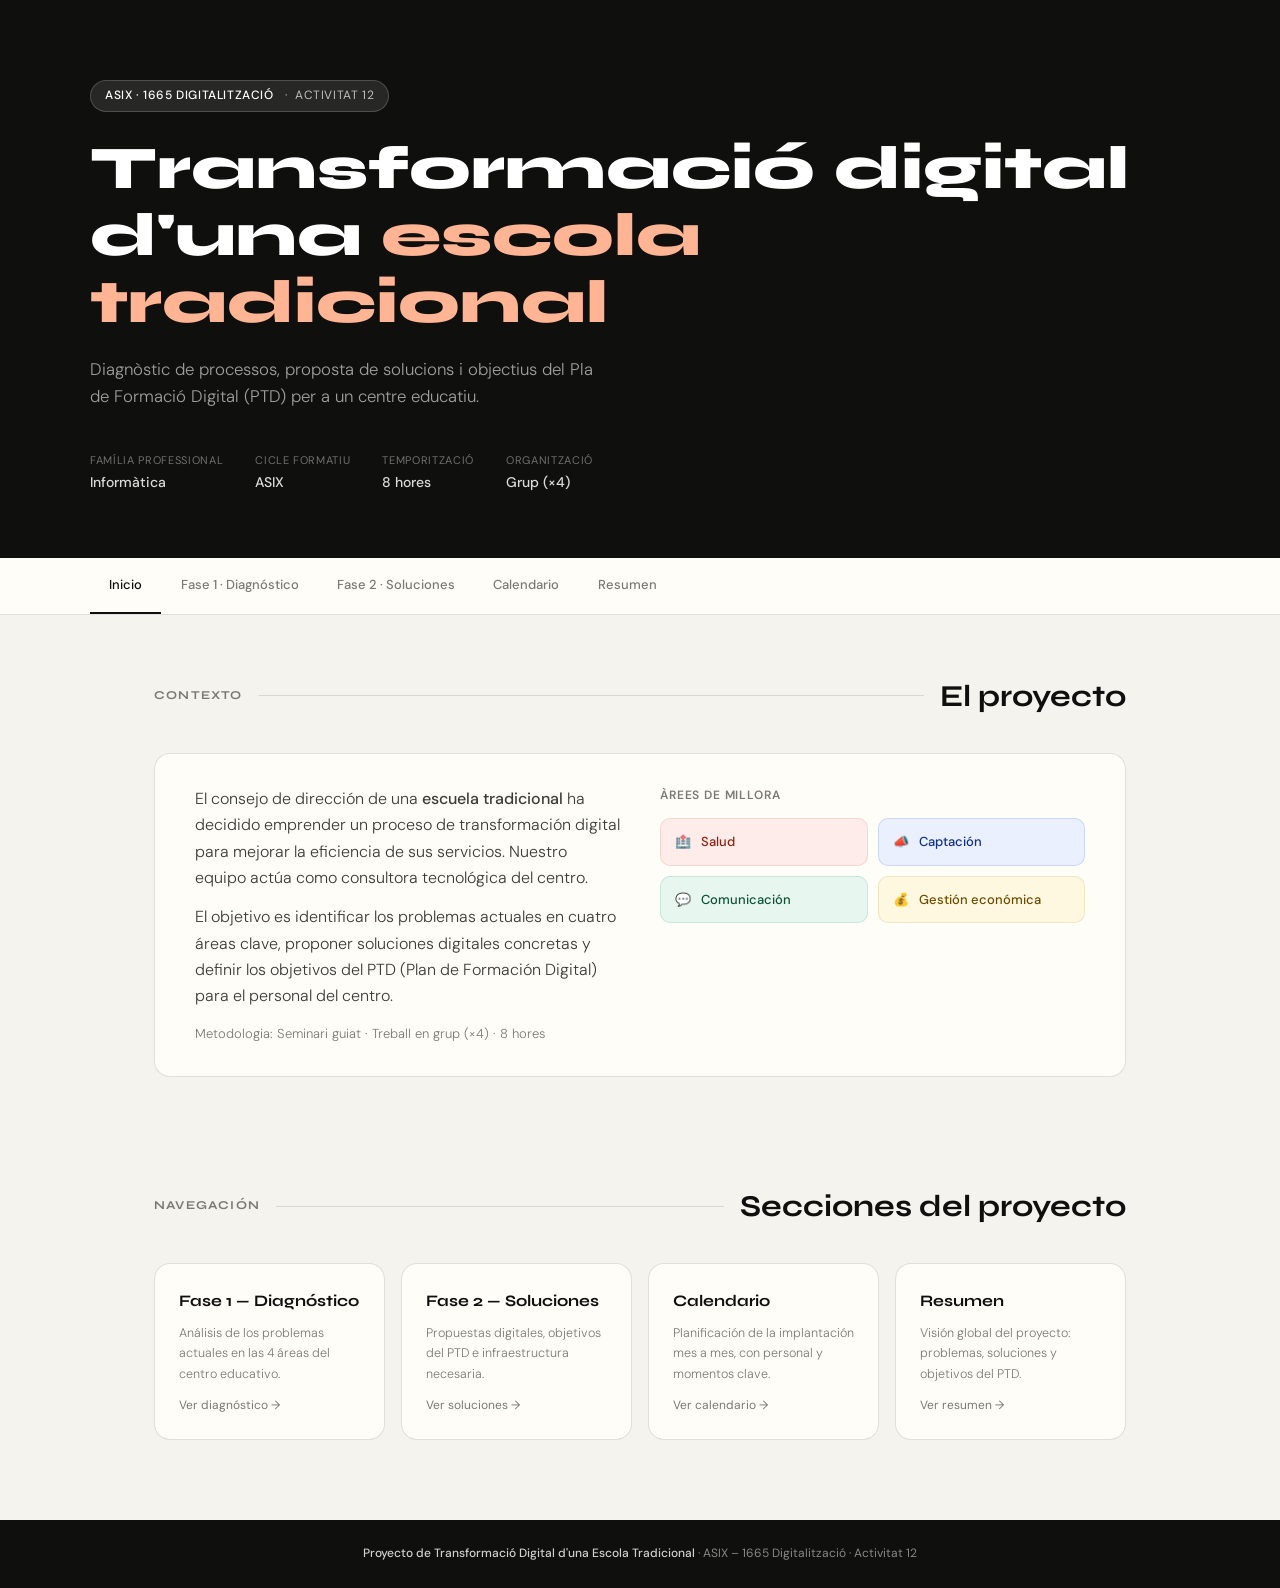
==== index.html @ b725bbfa "Index y CSS" ====
<!DOCTYPE html>
<html lang="es">
<head>
<meta charset="UTF-8">
<meta name="viewport" content="width=device-width, initial-scale=1.0">
<title>Transformación Digital — Escola Tradicional</title>
<link href="https://fonts.googleapis.com/css2?family=Syne:wght@400;600;700;800&family=DM+Sans:ital,wght@0,300;0,400;0,500;1,300&display=swap" rel="stylesheet">
<link rel="stylesheet" href="./css/styles.css">
</head>
<body>
 
<header>
  <div class="header-inner">
    <div>
      <div class="header-badge"><span>ASIX · 1665 Digitalització</span> &nbsp;·&nbsp; Activitat 12</div>
      <h1>Transformació digital<br>d'una <em>escola tradicional</em></h1>
      <p class="header-subtitle">Diagnòstic de processos, proposta de solucions i objectius del Pla de Formació Digital (PTD) per a un centre educatiu.</p>
      <div class="header-meta">
        <div class="meta-item"><span class="meta-label">Família professional</span><span class="meta-value">Informàtica</span></div>
        <div class="meta-item"><span class="meta-label">Cicle formatiu</span><span class="meta-value">ASIX</span></div>
        <div class="meta-item"><span class="meta-label">Temporització</span><span class="meta-value">8 hores</span></div>
        <div class="meta-item"><span class="meta-label">Organització</span><span class="meta-value">Grup (×4)</span></div>
      </div>
    </div>
  </div>
</header>
 
<nav>
  <div class="nav-inner">
    <a href="index.html" class="active">Inicio</a>
    <a href="diagnostico.html">Fase 1 · Diagnóstico</a>
    <a href="soluciones.html">Fase 2 · Soluciones</a>
    <a href="calendario.html">Calendario</a>
    <a href="resumen.html">Resumen</a>
  </div>
</nav>
 
<main>
 
  <div class="section-header">
    <span class="section-num">Contexto</span>
    <div class="section-line"></div>
    <h2>El proyecto</h2>
  </div>
 
  <div class="intro-block">
    <div class="intro-text">
      <p>El consejo de dirección de una <strong>escuela tradicional</strong> ha decidido emprender un proceso de transformación digital para mejorar la eficiencia de sus servicios. Nuestro equipo actúa como consultora tecnológica del centro.</p>
      <p>El objetivo es identificar los problemas actuales en cuatro áreas clave, proponer soluciones digitales concretas y definir los objetivos del PTD (Plan de Formación Digital) para el personal del centro.</p>
      <p style="margin-top:.8rem;font-size:13px;color:var(--ink3);font-weight:300;">Metodologia: Seminari guiat · Treball en grup (×4) · 8 hores</p>
    </div>
    <div>
      <p style="font-size:12px;text-transform:uppercase;letter-spacing:.07em;color:var(--ink3);margin-bottom:.8rem;font-weight:600;">Àrees de millora</p>
      <div class="areas-grid">
        <a class="area-chip red"   href="diagnostico.html#salud">       <span>🏥</span> Salud</a>
        <a class="area-chip blue"  href="diagnostico.html#captacion">   <span>📣</span> Captación</a>
        <a class="area-chip green" href="diagnostico.html#comunicacion"><span>💬</span> Comunicación</a>
        <a class="area-chip yell"  href="diagnostico.html#economia">    <span>💰</span> Gestión económica</a>
      </div>
    </div>
  </div>
 
  <div class="section-header">
    <span class="section-num">Navegación</span>
    <div class="section-line"></div>
    <h2>Secciones del proyecto</h2>
  </div>
 
  <div class="page-links">
    <a class="page-link" href="diagnostico.html">
      <span class="page-link-title">Fase 1 — Diagnóstico</span>
      <span class="page-link-desc">Análisis de los problemas actuales en las 4 áreas del centro educativo.</span>
      <span class="page-link-arrow">Ver diagnóstico →</span>
    </a>
    <a class="page-link" href="soluciones.html">
      <span class="page-link-title">Fase 2 — Soluciones</span>
      <span class="page-link-desc">Propuestas digitales, objetivos del PTD e infraestructura necesaria.</span>
      <span class="page-link-arrow">Ver soluciones →</span>
    </a>
    <a class="page-link" href="calendario.html">
      <span class="page-link-title">Calendario</span>
      <span class="page-link-desc">Planificación de la implantación mes a mes, con personal y momentos clave.</span>
      <span class="page-link-arrow">Ver calendario →</span>
    </a>
    <a class="page-link" href="resumen.html">
      <span class="page-link-title">Resumen</span>
      <span class="page-link-desc">Visión global del proyecto: problemas, soluciones y objetivos del PTD.</span>
      <span class="page-link-arrow">Ver resumen →</span>
    </a>
  </div>
 
</main>
 
<footer>
  <strong>Proyecto de Transformació Digital d'una Escola Tradicional</strong> · ASIX – 1665 Digitalització · Activitat 12
</footer>
 
</body>
</html>
---- css/styles.css ----
*, *::before, *::after { box-sizing: border-box; margin: 0; padding: 0; }
 
:root {
  --ink:    #0f0f0e;
  --ink2:   #3b3b38;
  --ink3:   #7a7a74;
  --bg:     #f5f3ee;
  --surface:#fffdf8;
  --accent: #d94f2b;
  --acc2:   #1a4fd6;
  --acc3:   #1b8c5e;
  --acc4:   #b07a0e;
  --border: rgba(15,15,14,0.12);
  --tag-r:  #fdecea; --tag-r-t: #922010;
  --tag-b:  #eaf0fd; --tag-b-t: #0f2f8a;
  --tag-g:  #e7f7f0; --tag-g-t: #0d5235;
  --tag-y:  #fef8e1; --tag-y-t: #6b4b00;
  --r:  10px;
  --rl: 16px;
}
 
html { scroll-behavior: smooth; }
 
body {
  font-family: 'DM Sans', sans-serif;
  background: var(--bg);
  color: var(--ink);
  font-size: 16px;
  line-height: 1.65;
}
 
/* ── TIPOGRAFÍA GLOBAL ── */
h2 {
  font-family: 'Syne', sans-serif;
  font-size: clamp(1.4rem, 3vw, 1.9rem);
  font-weight: 700;
  min-width: fit-content;
}
h3 {
  font-family: 'Syne', sans-serif;
  font-size: 1.1rem;
  font-weight: 700;
}
strong { font-weight: 500; }
 
/* ── HEADER ── */
header {
  background: var(--ink);
  color: #fff;
  padding: 0 clamp(1.5rem, 5vw, 6rem);
}
.header-inner {
  max-width: 1100px;
  margin: 0 auto;
  padding: 5rem 0 4rem;
  display: grid;
  grid-template-columns: 1fr auto;
  gap: 3rem;
  align-items: end;
}
.header-badge {
  display: inline-flex;
  align-items: center;
  gap: 8px;
  background: rgba(255,255,255,.1);
  border: 1px solid rgba(255,255,255,.18);
  border-radius: 100px;
  padding: 5px 14px;
  font-size: 12px;
  letter-spacing: .05em;
  text-transform: uppercase;
  color: rgba(255,255,255,.7);
  margin-bottom: 1.5rem;
  width: fit-content;
}
.header-badge span { color: #fff; font-weight: 500; }
h1 {
  font-family: 'Syne', sans-serif;
  font-size: clamp(2.2rem, 5vw, 3.8rem);
  font-weight: 800;
  line-height: 1.1;
  color: #fff;
}
h1 em { font-style: normal; color: #ffb494; }
.header-subtitle {
  margin-top: 1.2rem;
  font-size: 1.05rem;
  color: rgba(255,255,255,.6);
  max-width: 520px;
  font-weight: 300;
}
.header-meta {
  display: flex;
  gap: 2rem;
  margin-top: 2.5rem;
  flex-wrap: wrap;
}
.meta-item { display: flex; flex-direction: column; gap: 2px; }
.meta-label { font-size: 11px; text-transform: uppercase; letter-spacing: .06em; color: rgba(255,255,255,.4); }
.meta-value { font-size: 14px; color: rgba(255,255,255,.85); font-weight: 500; }
.header-deco {
  width: 200px; height: 200px;
  border: 1px solid rgba(255,255,255,.08);
  border-radius: 50%;
  display: flex; align-items: center; justify-content: center;
  flex-shrink: 0;
}
.header-deco-inner {
  width: 140px; height: 140px;
  border: 1px solid rgba(255,255,255,.12);
  border-radius: 50%;
  display: flex; align-items: center; justify-content: center;
  font-size: 4rem;
}
 
/* ── NAV ── */
nav {
  background: var(--surface);
  border-bottom: 1px solid var(--border);
  padding: 0 clamp(1.5rem, 5vw, 6rem);
  position: sticky;
  top: 0;
  z-index: 100;
}
.nav-inner {
  max-width: 1100px;
  margin: 0 auto;
  display: flex;
  overflow-x: auto;
}
.nav-inner a {
  text-decoration: none;
  color: var(--ink3);
  font-size: 13px;
  font-weight: 500;
  padding: 1rem 1.2rem;
  border-bottom: 2px solid transparent;
  white-space: nowrap;
  transition: color .2s, border-color .2s;
}
.nav-inner a:hover,
.nav-inner a.active { color: var(--ink); border-color: var(--ink); }
 
/* ── MAIN ── */
main {
  max-width: 1100px;
  margin: 0 auto;
  padding: 0 clamp(1.5rem, 5vw, 6rem);
}
 
/* ── SECTION HEADER ── */
.section-header {
  display: flex;
  align-items: center;
  gap: 1rem;
  padding: 3.5rem 0 2rem;
}
.section-num {
  font-family: 'Syne', sans-serif;
  font-size: .75rem;
  font-weight: 700;
  letter-spacing: .1em;
  color: var(--ink3);
  text-transform: uppercase;
  min-width: fit-content;
}
.section-line { flex: 1; height: 1px; background: var(--border); }
 
/* ── CARDS BASE ── */
.card {
  background: var(--surface);
  border: 1px solid var(--border);
  border-radius: var(--rl);
}
 
/* ── COLOR CHIPS / TAGS ── */
.tag {
  display: inline-flex;
  align-items: center;
  gap: 6px;
  padding: 4px 12px;
  border-radius: 100px;
  font-size: 12px;
  font-weight: 500;
}
.tag.red   { background: var(--tag-r); color: var(--tag-r-t); }
.tag.blue  { background: var(--tag-b); color: var(--tag-b-t); }
.tag.green { background: var(--tag-g); color: var(--tag-g-t); }
.tag.yell  { background: var(--tag-y); color: var(--tag-y-t); }
 
/* ── AREA CHIPS (navegación interna) ── */
.area-chip {
  display: flex;
  align-items: center;
  gap: 10px;
  padding: 12px 14px;
  border-radius: var(--r);
  font-size: 13px;
  font-weight: 500;
  border: 1px solid transparent;
  text-decoration: none;
  transition: transform .15s;
}
.area-chip:hover { transform: translateY(-2px); }
.area-chip.red   { background: var(--tag-r); border-color: rgba(217,79,43,.15); color: var(--tag-r-t); }
.area-chip.blue  { background: var(--tag-b); border-color: rgba(26,79,214,.15);  color: var(--tag-b-t); }
.area-chip.green { background: var(--tag-g); border-color: rgba(27,140,94,.15);  color: var(--tag-g-t); }
.area-chip.yell  { background: var(--tag-y); border-color: rgba(176,122,14,.15); color: var(--tag-y-t); }
 
/* ── INTRO BLOCK (index) ── */
.intro-block {
  background: var(--surface);
  border: 1px solid var(--border);
  border-radius: var(--rl);
  padding: 2rem 2.5rem;
  display: grid;
  grid-template-columns: 1fr 1fr;
  gap: 2.5rem;
  margin-bottom: 3rem;
}
.intro-text p { color: var(--ink2); font-weight: 300; }
.intro-text p + p { margin-top: .8rem; }
.areas-grid { display: grid; grid-template-columns: 1fr 1fr; gap: 10px; }
 
/* ── PROBLEM CARDS ── */
.problem-cards { display: grid; gap: 1.5rem; margin-bottom: 3rem; }
.problem-card {
  background: var(--surface);
  border: 1px solid var(--border);
  border-radius: var(--rl);
  overflow: hidden;
  display: grid;
  grid-template-columns: 6px 1fr;
}
.pca { border-radius: 0; }
.pca.red   { background: var(--accent); }
.pca.blue  { background: var(--acc2);   }
.pca.green { background: var(--acc3);   }
.pca.yell  { background: var(--acc4);   }
.pcb { padding: 1.5rem 2rem; }
.pch { display: flex; align-items: center; gap: 12px; margin-bottom: 1rem; }
.pl { list-style: none; display: flex; flex-direction: column; gap: 10px; }
.pl li { display: grid; grid-template-columns: 20px 1fr; gap: 8px; font-size: 14px; color: var(--ink2); font-weight: 300; }
.pl li::before { content: '—'; color: var(--ink3); }
 
/* ── SOLUTION CARDS ── */
.solution-block { margin-bottom: 4rem; }
.sol-card {
  background: var(--surface);
  border: 1px solid var(--border);
  border-radius: var(--rl);
  margin-bottom: 1.5rem;
  overflow: hidden;
}
.sol-area-bar {
  display: flex;
  align-items: center;
  gap: 12px;
  padding: 1rem 2rem;
  border-bottom: 1px solid var(--border);
}
.sol-cols { display: grid; grid-template-columns: 1fr 1fr; }
.sol-col { padding: 1.5rem 2rem; }
.sol-col + .sol-col { border-left: 1px solid var(--border); }
.sol-col-label {
  font-size: 11px;
  font-weight: 600;
  text-transform: uppercase;
  letter-spacing: .07em;
  color: var(--ink3);
  margin-bottom: .8rem;
}
.sol-col ul { list-style: none; display: flex; flex-direction: column; gap: 8px; }
.sol-col ul li { display: grid; grid-template-columns: 18px 1fr; gap: 6px; font-size: 13.5px; color: var(--ink2); font-weight: 300; }
.sol-col ul li::before { content: '→'; color: var(--ink3); }
 
/* ── INFRA SECTION ── */
.infra-section {
  border-top: 1px solid var(--border);
  padding: 1.5rem 2rem;
  background: rgba(15,15,14,.025);
}
.infra-label {
  font-size: 11px;
  font-weight: 600;
  text-transform: uppercase;
  letter-spacing: .07em;
  color: var(--ink3);
  margin-bottom: 1rem;
  display: flex;
  align-items: center;
  gap: 8px;
}
.infra-label::before {
  content: '';
  display: inline-block;
  width: 8px; height: 8px;
  border-radius: 50%;
  background: #e07840;
}
.infra-cards {
  display: grid;
  grid-template-columns: repeat(auto-fill, minmax(270px, 1fr));
  gap: 12px;
}
.infra-card {
  background: var(--surface);
  border: 1px solid var(--border);
  border-radius: var(--r);
  padding: 1.1rem 1.3rem;
  display: flex;
  flex-direction: column;
  gap: 7px;
}
.infra-card-title { font-size: 13px; font-weight: 500; color: var(--ink); }
.infra-card-desc  { font-size: 12.5px; color: var(--ink2); font-weight: 300; line-height: 1.55; }
.infra-tags { display: flex; gap: 6px; flex-wrap: wrap; margin-top: 2px; }
.itag { font-size: 11px; font-weight: 500; padding: 3px 9px; border-radius: 100px; }
.itag.people { background: #eef1fd; color: #1a2d7a; }
.itag.time   { background: #e8f7ee; color: #0d4a27; }
.itag.warn   { background: #fef3e0; color: #6b3d00; }
 
/* ── TIMELINE ── */
.timeline { position: relative; margin-bottom: 4rem; }
.timeline::before {
  content: '';
  position: absolute;
  left: 22px; top: 0; bottom: 0;
  width: 2px;
  background: var(--border);
}
.tl-item {
  display: grid;
  grid-template-columns: 46px 1fr;
  gap: 1.2rem;
  margin-bottom: 1.5rem;
}
.tl-dot {
  width: 46px; height: 46px;
  border-radius: 50%;
  background: var(--surface);
  border: 2px solid var(--border);
  display: flex; align-items: center; justify-content: center;
  font-size: 1.1rem;
  flex-shrink: 0;
  position: relative;
  z-index: 1;
}
.tl-dot.red   { border-color: var(--accent); background: var(--tag-r); }
.tl-dot.blue  { border-color: var(--acc2);   background: var(--tag-b); }
.tl-dot.green { border-color: var(--acc3);   background: var(--tag-g); }
.tl-dot.yell  { border-color: var(--acc4);   background: var(--tag-y); }
.tl-body {
  background: var(--surface);
  border: 1px solid var(--border);
  border-radius: var(--r);
  padding: 1.1rem 1.4rem;
}
.tl-month  { font-size: 11px; font-weight: 600; text-transform: uppercase; letter-spacing: .07em; color: var(--ink3); }
.tl-title  { font-family: 'Syne', sans-serif; font-size: 1rem; font-weight: 700; margin: .25rem 0 .5rem; }
.tl-desc   { font-size: 13.5px; color: var(--ink2); font-weight: 300; }
 
/* ── SUMMARY CARDS ── */
.visual-summary {
  display: grid;
  grid-template-columns: repeat(4, 1fr);
  gap: 1rem;
  margin: 2rem 0 4rem;
}
.summary-card {
  background: var(--surface);
  border: 1px solid var(--border);
  border-radius: var(--rl);
  padding: 1.5rem;
}
.summary-num {
  font-family: 'Syne', sans-serif;
  font-size: 2.2rem;
  font-weight: 800;
  line-height: 1;
}
.summary-num.red   { color: var(--accent); }
.summary-num.blue  { color: var(--acc2);   }
.summary-num.green { color: var(--acc3);   }
.summary-num.yell  { color: var(--acc4);   }
.summary-lbl { font-size: 13px; color: var(--ink2); margin-top: .5rem; }
.summary-sub { font-size: 11px; color: var(--ink3); margin-top: .2rem; }
 
/* ── PAGE LINKS (index) ── */
.page-links {
  display: grid;
  grid-template-columns: repeat(auto-fill, minmax(220px, 1fr));
  gap: 1rem;
  margin-bottom: 4rem;
}
.page-link {
  background: var(--surface);
  border: 1px solid var(--border);
  border-radius: var(--rl);
  padding: 1.5rem;
  text-decoration: none;
  color: var(--ink);
  display: flex;
  flex-direction: column;
  gap: .5rem;
  transition: transform .15s, box-shadow .15s;
}
.page-link:hover { transform: translateY(-3px); box-shadow: 0 6px 20px rgba(15,15,14,.08); }
.page-link-icon { font-size: 1.8rem; }
.page-link-title { font-family: 'Syne', sans-serif; font-size: 1rem; font-weight: 700; }
.page-link-desc  { font-size: 12.5px; color: var(--ink3); font-weight: 300; }
.page-link-arrow { font-size: 12px; color: var(--ink3); margin-top: .2rem; }
 
/* ── FOOTER ── */
footer {
  margin-top: 5rem;
  background: var(--ink);
  color: rgba(255,255,255,.5);
  font-size: 12px;
  text-align: center;
  padding: 1.5rem;
}
footer strong { color: rgba(255,255,255,.8); }
 
/* ── RESPONSIVE ── */
@media (max-width: 800px) {
  .header-inner  { grid-template-columns: 1fr; }
  .header-deco   { display: none; }
  .intro-block   { grid-template-columns: 1fr; }
  .sol-cols      { grid-template-columns: 1fr; }
  .sol-col + .sol-col { border-left: none; border-top: 1px solid var(--border); }
  .visual-summary { grid-template-columns: 1fr 1fr; }
}
@media (max-width: 520px) {
  .areas-grid     { grid-template-columns: 1fr; }
  .visual-summary { grid-template-columns: 1fr 1fr; }
}
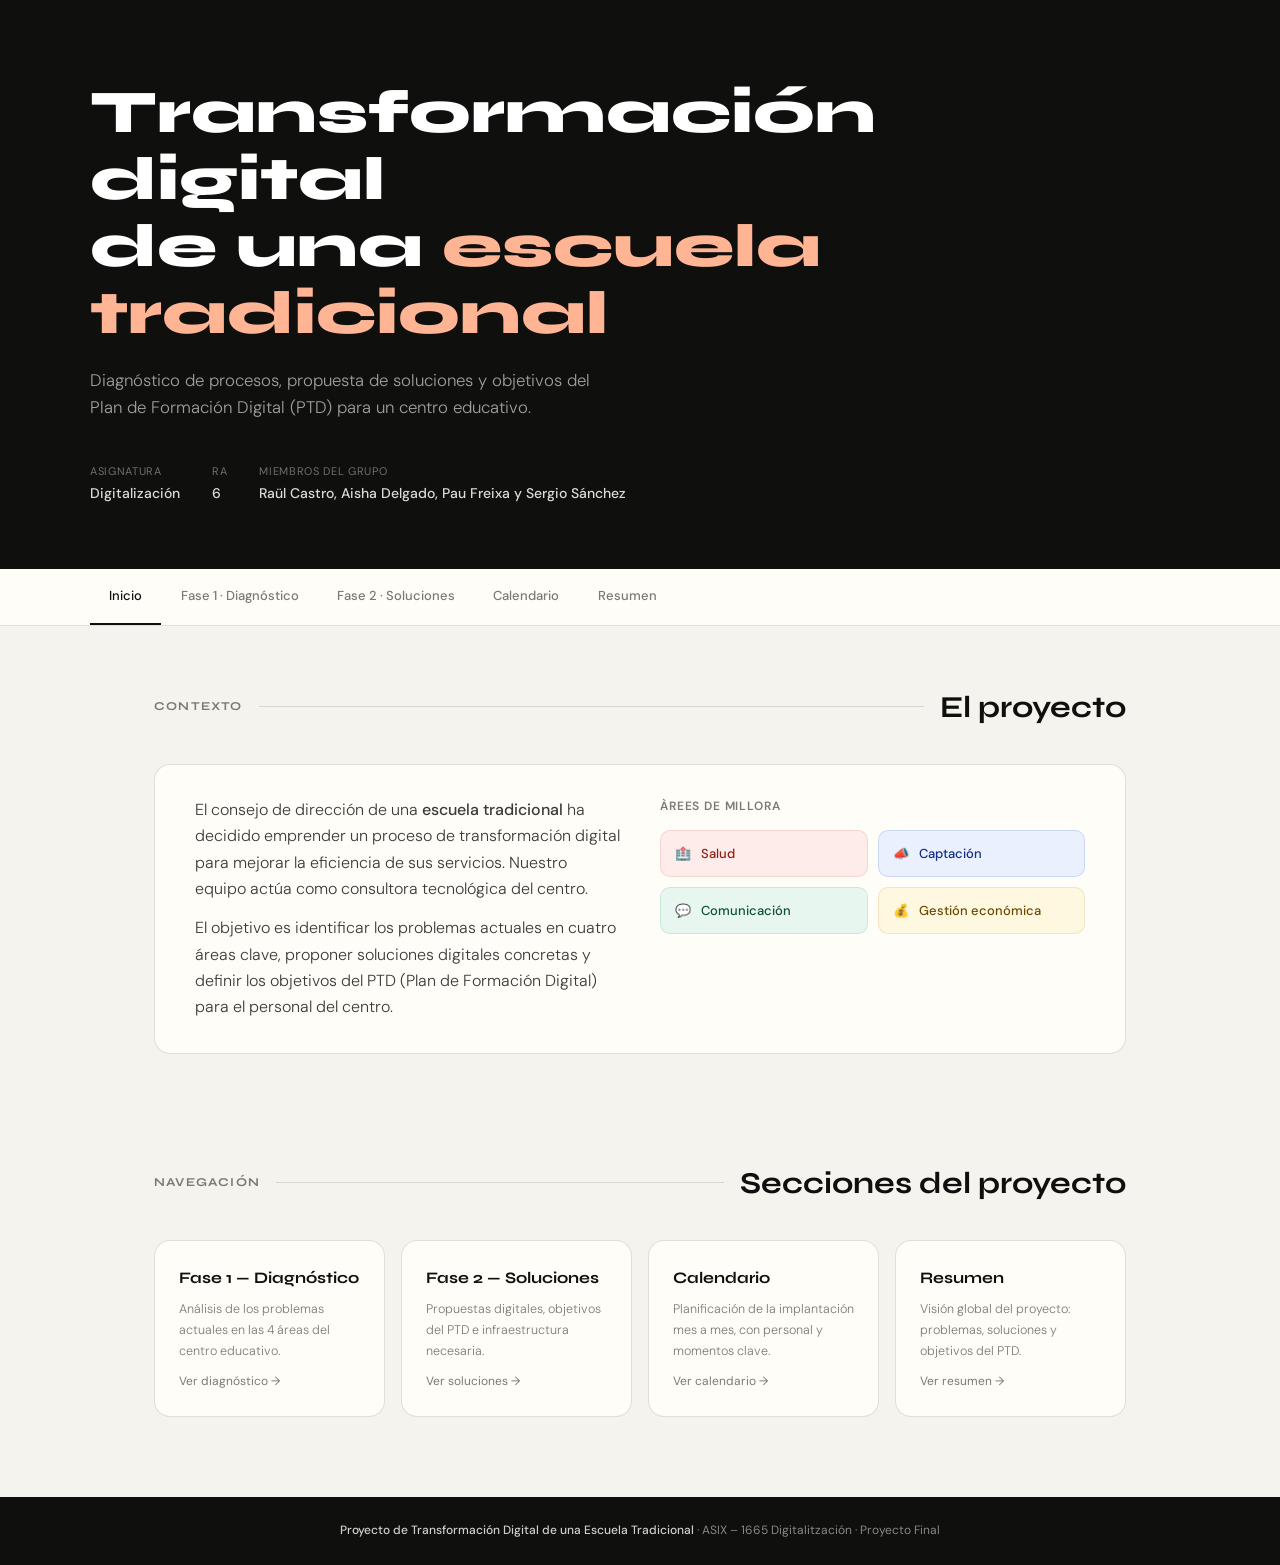
==== commit 9a8a5d76: "Fases 1 y 2" ====
--- a/index.html
+++ b/index.html
@@ -12,14 +12,12 @@
 <header>
   <div class="header-inner">
     <div>
-      <div class="header-badge"><span>ASIX · 1665 Digitalització</span> &nbsp;·&nbsp; Activitat 12</div>
-      <h1>Transformació digital<br>d'una <em>escola tradicional</em></h1>
-      <p class="header-subtitle">Diagnòstic de processos, proposta de solucions i objectius del Pla de Formació Digital (PTD) per a un centre educatiu.</p>
+      <h1>Transformación digital<br>de una <em>escuela tradicional</em></h1>
+      <p class="header-subtitle">Diagnóstico de procesos, propuesta de soluciones y objetivos del Plan de Formación Digital (PTD) para un centro educativo.</p>
       <div class="header-meta">
-        <div class="meta-item"><span class="meta-label">Família professional</span><span class="meta-value">Informàtica</span></div>
-        <div class="meta-item"><span class="meta-label">Cicle formatiu</span><span class="meta-value">ASIX</span></div>
-        <div class="meta-item"><span class="meta-label">Temporització</span><span class="meta-value">8 hores</span></div>
-        <div class="meta-item"><span class="meta-label">Organització</span><span class="meta-value">Grup (×4)</span></div>
+        <div class="meta-item"><span class="meta-label">Asignatura</span><span class="meta-value">Digitalización</span></div>
+        <div class="meta-item"><span class="meta-label">RA</span><span class="meta-value">6</span></div>
+        <div class="meta-item"><span class="meta-label">Miembros del grupo</span><span class="meta-value">Raül Castro, Aisha Delgado, Pau Freixa y Sergio Sánchez</span></div>
       </div>
     </div>
   </div>
@@ -27,11 +25,11 @@
  
 <nav>
   <div class="nav-inner">
-    <a href="index.html" class="active">Inicio</a>
-    <a href="diagnostico.html">Fase 1 · Diagnóstico</a>
-    <a href="soluciones.html">Fase 2 · Soluciones</a>
-    <a href="calendario.html">Calendario</a>
-    <a href="resumen.html">Resumen</a>
+    <a href="./index.html" class="active">Inicio</a>
+    <a href="./fases/diagnostico.html">Fase 1 · Diagnóstico</a>
+    <a href="./fases/soluciones.html">Fase 2 · Soluciones</a>
+    <a href="./fases/calendario.html">Calendario</a>
+    <a href="./fases/resumen.html">Resumen</a>
   </div>
 </nav>
  
@@ -47,7 +45,6 @@
     <div class="intro-text">
       <p>El consejo de dirección de una <strong>escuela tradicional</strong> ha decidido emprender un proceso de transformación digital para mejorar la eficiencia de sus servicios. Nuestro equipo actúa como consultora tecnológica del centro.</p>
       <p>El objetivo es identificar los problemas actuales en cuatro áreas clave, proponer soluciones digitales concretas y definir los objetivos del PTD (Plan de Formación Digital) para el personal del centro.</p>
-      <p style="margin-top:.8rem;font-size:13px;color:var(--ink3);font-weight:300;">Metodologia: Seminari guiat · Treball en grup (×4) · 8 hores</p>
     </div>
     <div>
       <p style="font-size:12px;text-transform:uppercase;letter-spacing:.07em;color:var(--ink3);margin-bottom:.8rem;font-weight:600;">Àrees de millora</p>
@@ -92,7 +89,7 @@
 </main>
  
 <footer>
-  <strong>Proyecto de Transformació Digital d'una Escola Tradicional</strong> · ASIX – 1665 Digitalització · Activitat 12
+  <strong>Proyecto de Transformación Digital de una Escuela Tradicional</strong> · ASIX – 1665 Digitalitzación · Proyecto Final
 </footer>
  
 </body>
